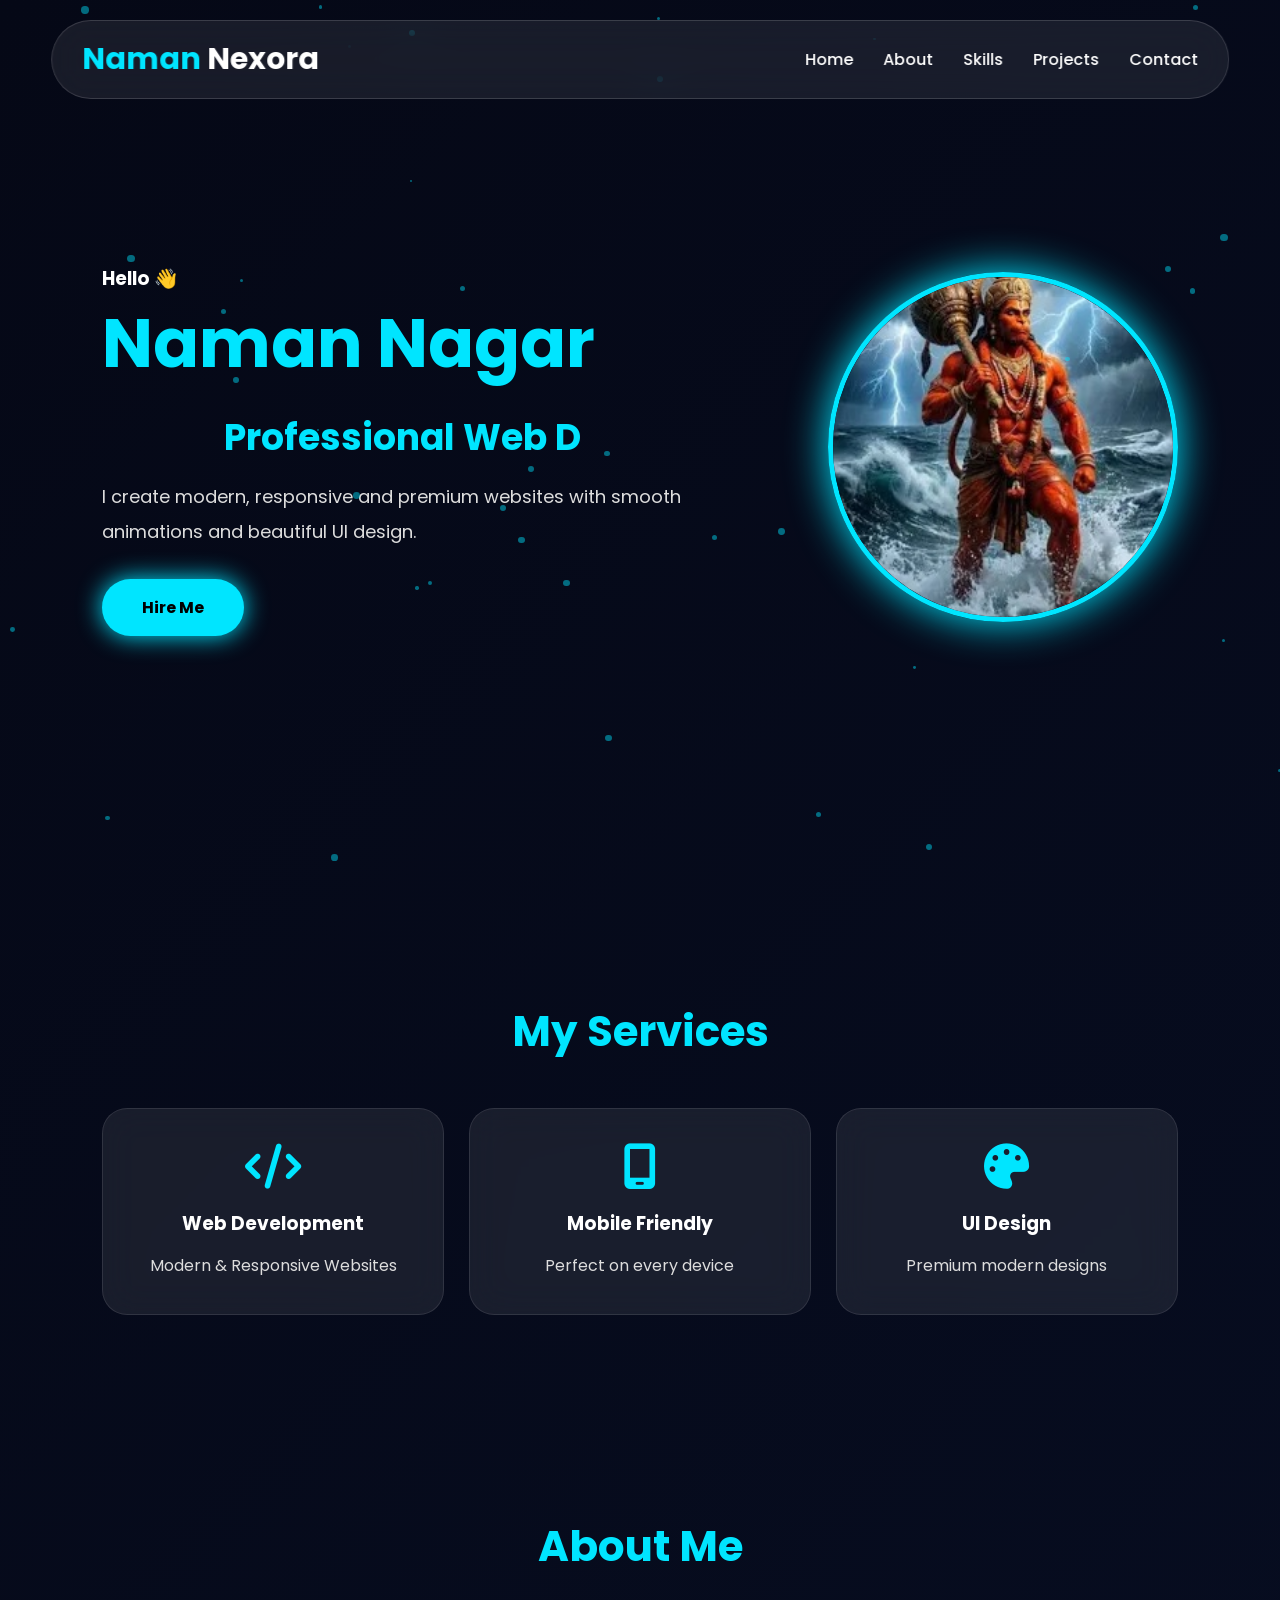
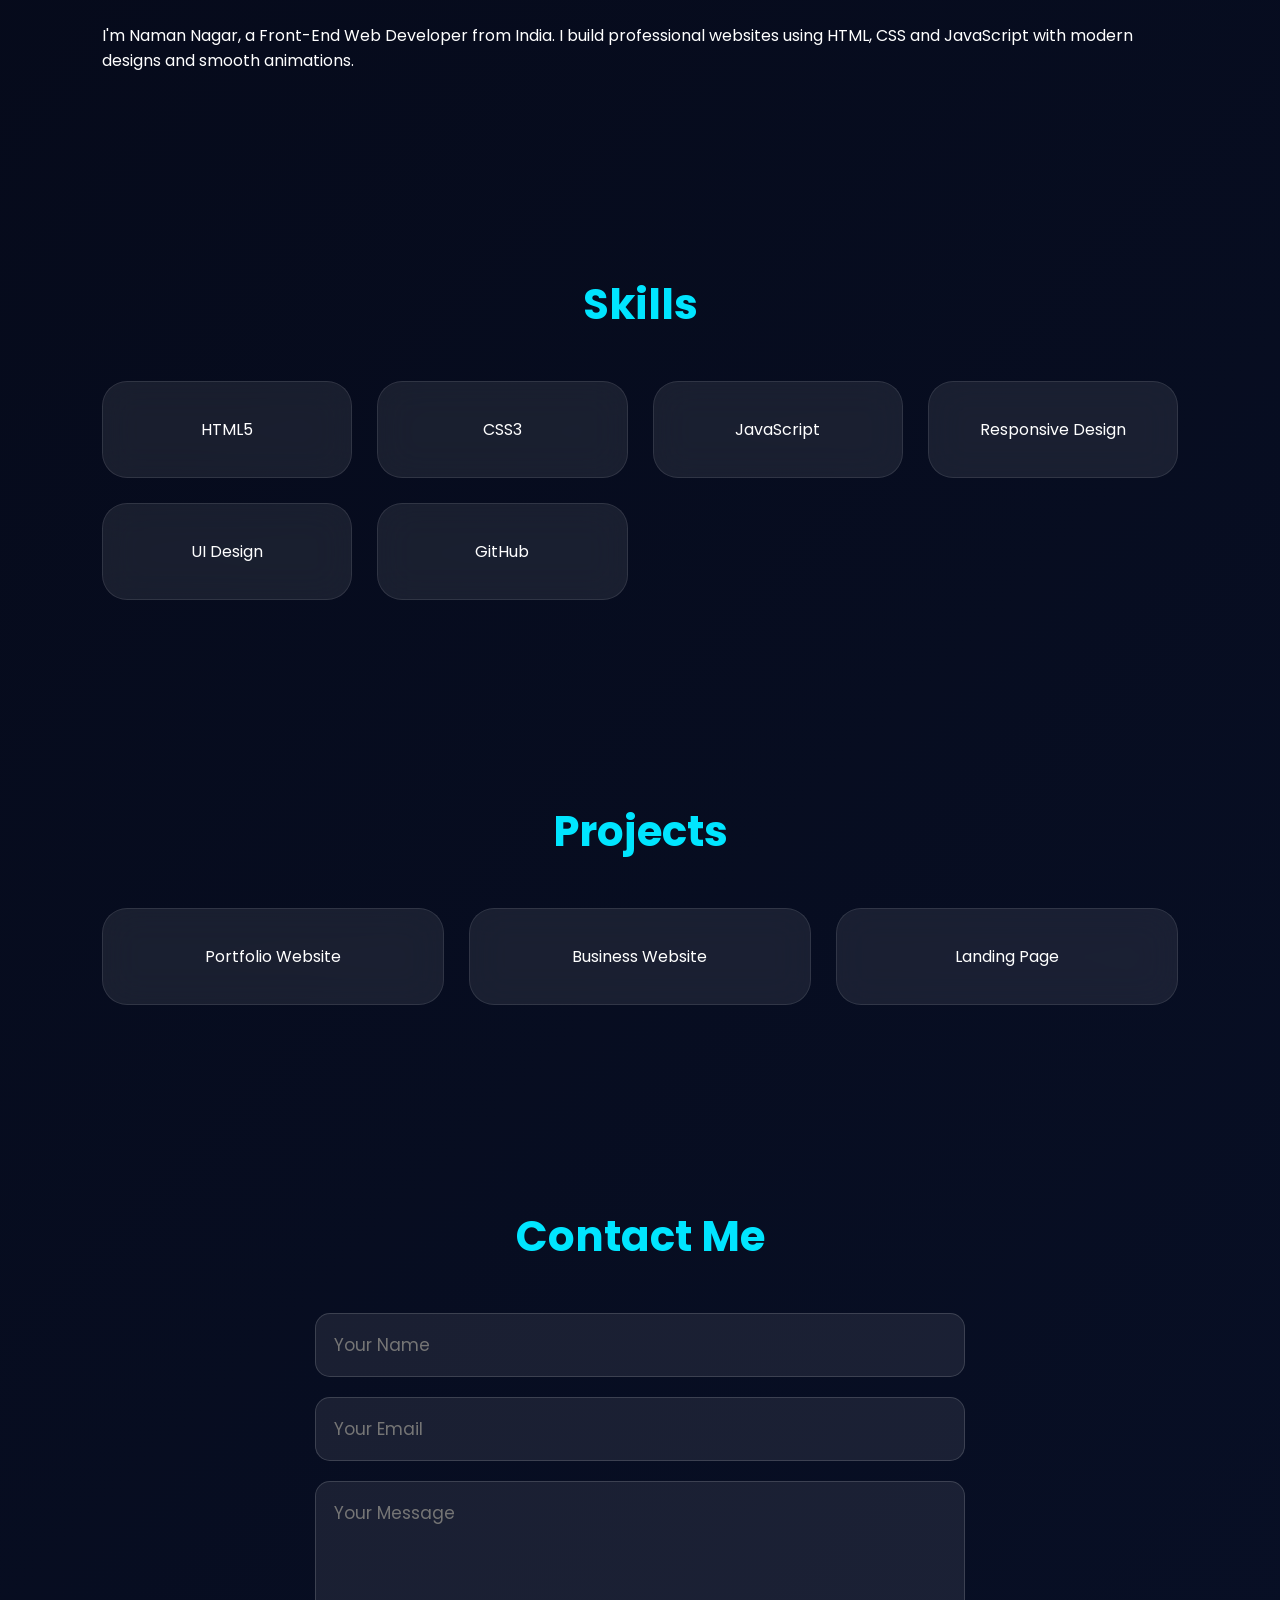
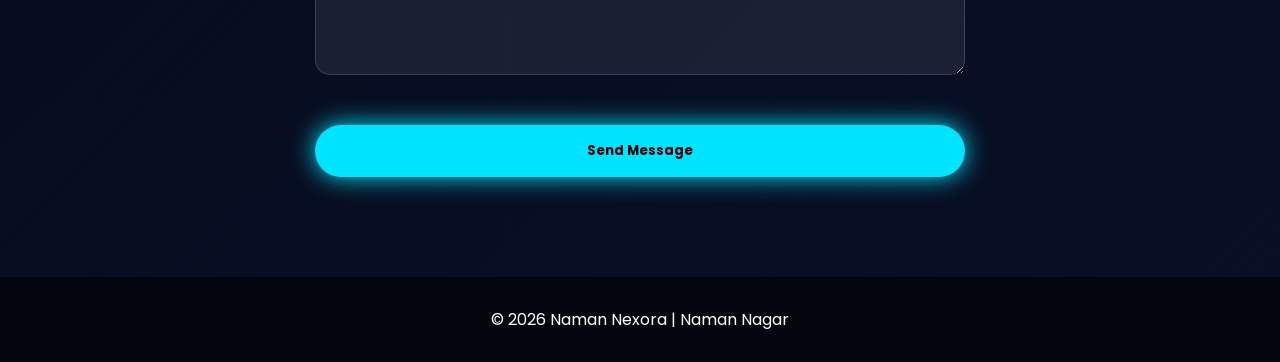
==== Index.html @ b136a9c1 "Add files via upload" ====
<!DOCTYPE html>
<html lang="en">

<head>

<meta charset="UTF-8">

<meta name="viewport" content="width=device-width, initial-scale=1.0">

<title>Naman Nexora | Web Developer</title>

<meta name="description" content="Naman Nexora - Professional Web Developer creating modern, responsive and premium websites.">

<link rel="stylesheet" href="style.css">

<link rel="preconnect" href="https://fonts.googleapis.com">

<link href="https://fonts.googleapis.com/css2?family=Poppins:wght@300;400;500;600;700&display=swap" rel="stylesheet">

<link rel="stylesheet"
href="https://cdnjs.cloudflare.com/ajax/libs/font-awesome/6.7.2/css/all.min.css">

</head>


<body>


<div id="loader">
<div class="loader-circle"></div>
</div>


<div id="particles"></div>



<header>


<div class="logo">
Naman <span>Nexora</span>
</div>



<div class="menu-btn">
<i class="fa-solid fa-bars"></i>
</div>



<nav>

<a href="#home">Home</a>

<a href="#about">About</a>

<a href="#skills">Skills</a>

<a href="#projects">Projects</a>

<a href="#contact">Contact</a>

</nav>


</header>





<section id="home" class="hero">


<div class="hero-text">


<h3>Hello 👋</h3>


<h1>Naman Nagar</h1>


<h2>
<span class="typing"></span>
</h2>


<p>
I create modern, responsive and premium websites with smooth animations and beautiful UI design.
</p>


<a href="#contact" class="btn">
Hire Me
</a>


</div>




<div class="hero-image">


<img src="myphoto.jpg" alt="Naman Nagar Web Developer">


</div>


</section>






<section id="services">


<h2>My Services</h2>


<div class="cards">


<div class="card">

<i class="fa-solid fa-code"></i>

<h3>Web Development</h3>

<p>Modern & Responsive Websites</p>

</div>



<div class="card">

<i class="fa-solid fa-mobile-screen"></i>

<h3>Mobile Friendly</h3>

<p>Perfect on every device</p>

</div>



<div class="card">

<i class="fa-solid fa-palette"></i>

<h3>UI Design</h3>

<p>Premium modern designs</p>

</div>


</div>


</section>






<section id="about">


<h2>About Me</h2>


<p>

I'm Naman Nagar, a Front-End Web Developer from India.
I build professional websites using HTML, CSS and JavaScript with modern designs and smooth animations.

</p>


</section>






<section id="skills">


<h2>Skills</h2>


<div class="cards">


<div class="card">HTML5</div>

<div class="card">CSS3</div>

<div class="card">JavaScript</div>

<div class="card">Responsive Design</div>

<div class="card">UI Design</div>

<div class="card">GitHub</div>


</div>


</section>






<section id="projects">


<h2>Projects</h2>


<div class="cards">


<div class="card">
Portfolio Website
</div>


<div class="card">
Business Website
</div>


<div class="card">
Landing Page
</div>


</div>


</section>






<section id="contact">


<h2>Contact Me</h2>


<form class="contact-form">


<input type="text" placeholder="Your Name" required>


<input type="email" placeholder="Your Email" required>


<textarea rows="6" placeholder="Your Message"></textarea>


<button type="submit" class="btn">
Send Message
</button>


</form>


</section>






<div id="topBtn">

<i class="fa-solid fa-arrow-up"></i>

</div>






<footer>

© 2026 Naman Nexora | Naman Nagar

</footer>




<script src="script.js"></script>


</body>

</html>
---- style.css ----
/* ===========================
   Naman Nagar Premium UI
=========================== */

*{
margin:0;
padding:0;
box-sizing:border-box;
font-family:'Poppins',sans-serif;
scroll-behavior:smooth;
}

body{
background:linear-gradient(135deg,#050816,#0b1736,#091b45);
background-size:400% 400%;
animation:bgMove 12s ease infinite;
color:#fff;
overflow-x:hidden;
}

@keyframes bgMove{
0%{background-position:0% 50%;}
50%{background-position:100% 50%;}
100%{background-position:0% 50%;}
}

/* Loader */

#loader{
position:fixed;
inset:0;
background:#050816;
display:flex;
justify-content:center;
align-items:center;
z-index:99999;
transition:.6s;
}

.loader-circle{
width:70px;
height:70px;
border:6px solid rgba(255,255,255,.15);
border-top:6px solid #00e5ff;
border-radius:50%;
animation:spin 1s linear infinite;
}

@keyframes spin{
100%{transform:rotate(360deg);}
}

/* Header */

header{
position:fixed;
top:20px;
left:50%;
transform:translateX(-50%);
width:92%;
padding:16px 30px;
display:flex;
justify-content:space-between;
align-items:center;

background:rgba(255,255,255,.08);

backdrop-filter:blur(20px);

border:1px solid rgba(255,255,255,.15);

border-radius:50px;

z-index:999;
}

.logo{
font-size:30px;
font-weight:700;
color:#00e5ff;
}

.logo span{
color:white;
}

nav{
display:flex;
gap:30px;
}

nav a{
color:white;
text-decoration:none;
transition:.35s;
font-weight:500;
}

nav a:hover{
color:#00e5ff;
}

.menu-btn{
display:none;
font-size:28px;
cursor:pointer;
}

/* Hero */

.hero{
min-height:100vh;
display:flex;
justify-content:space-between;
align-items:center;
padding:120px 8%;
gap:50px;
}

.hero-text{
max-width:600px;
}

.hero-text h1{
font-size:68px;
color:#00e5ff;
}

.hero-text h2{
font-size:36px;
margin:15px 0;
}

.hero-text p{
line-height:1.9;
font-size:18px;
color:#ddd;
}

.btn{
display:inline-block;
margin-top:30px;
padding:16px 40px;
border-radius:50px;
background:#00e5ff;
color:#000;
text-decoration:none;
font-weight:700;
box-shadow:0 0 25px #00e5ff;
transition:.35s;
}

.btn:hover{
transform:translateY(-5px) scale(1.05);
}

.hero-image img{
width:350px;
height:350px;
object-fit:cover;
border-radius:50%;
border:5px solid #00e5ff;
box-shadow:0 0 40px #00e5ff;
animation:float 3s ease-in-out infinite;
}

@keyframes float{
0%,100%{transform:translateY(0);}
50%{transform:translateY(-15px);}
}

/* Sections */

section{
padding:100px 8%;
}

section h2{
font-size:42px;
text-align:center;
margin-bottom:45px;
color:#00e5ff;
}

.cards{
display:grid;
grid-template-columns:repeat(auto-fit,minmax(220px,1fr));
gap:25px;
}

.card{
padding:35px;
text-align:center;

background:rgba(255,255,255,.08);

border:1px solid rgba(255,255,255,.1);

backdrop-filter:blur(18px);

border-radius:25px;

transition:.4s;
}

.card:hover{

transform:translateY(-12px);

box-shadow:0 0 35px #00e5ff;

}

/* Footer */

footer{

padding:30px;

text-align:center;

background:#03060f;

}

/* Mobile */

@media(max-width:768px){

.menu-btn{
display:block;
}

nav{

position:absolute;

top:80px;

right:-100%;

width:220px;

background:rgba(10,20,50,.95);

display:flex;

flex-direction:column;

padding:25px;

border-radius:20px;

transition:.4s;

}

nav.active{
right:10px;
}

.hero{

flex-direction:column;

text-align:center;

}

.hero-text h1{

font-size:48px;

}

.hero-text h2{

font-size:28px;

}

.hero-image img{

width:260px;

height:260px;

}

}/* ===== Services ===== */

#services .card i{
font-size:45px;
color:#00e5ff;
margin-bottom:20px;
display:block;
}

#services .card h3{
margin-bottom:15px;
}

#services .card p{
color:#ddd;
line-height:1.6;
}

#projects .card{
cursor:pointer;
overflow:hidden;
}

#projects .card:hover{
transform:translateY(-15px) scale(1.05);
box-shadow:0 0 35px #00e5ff;
}/* Contact Form */

.contact-form{
max-width:650px;
margin:auto;
display:flex;
flex-direction:column;
gap:20px;
}

.contact-form input,
.contact-form textarea{

padding:18px;

background:rgba(255,255,255,.08);

border:1px solid rgba(255,255,255,.15);

color:#fff;

border-radius:15px;

outline:none;

font-size:17px;

}

.contact-form button{
border:none;
cursor:pointer;
}

/* Back To Top */

#topBtn{

position:fixed;

right:20px;

bottom:20px;

width:55px;

height:55px;

display:flex;

justify-content:center;

align-items:center;

border-radius:50%;

background:#00e5ff;

color:#000;

font-size:22px;

cursor:pointer;

display:none;

box-shadow:0 0 20px #00e5ff;

z-index:999;

}.logo img{
    width:55px;
    height:55px;
    object-fit:contain;
    border-radius:12px;
    transition:0.3s;
}

.logo img:hover{
    transform:scale(1.1);
}
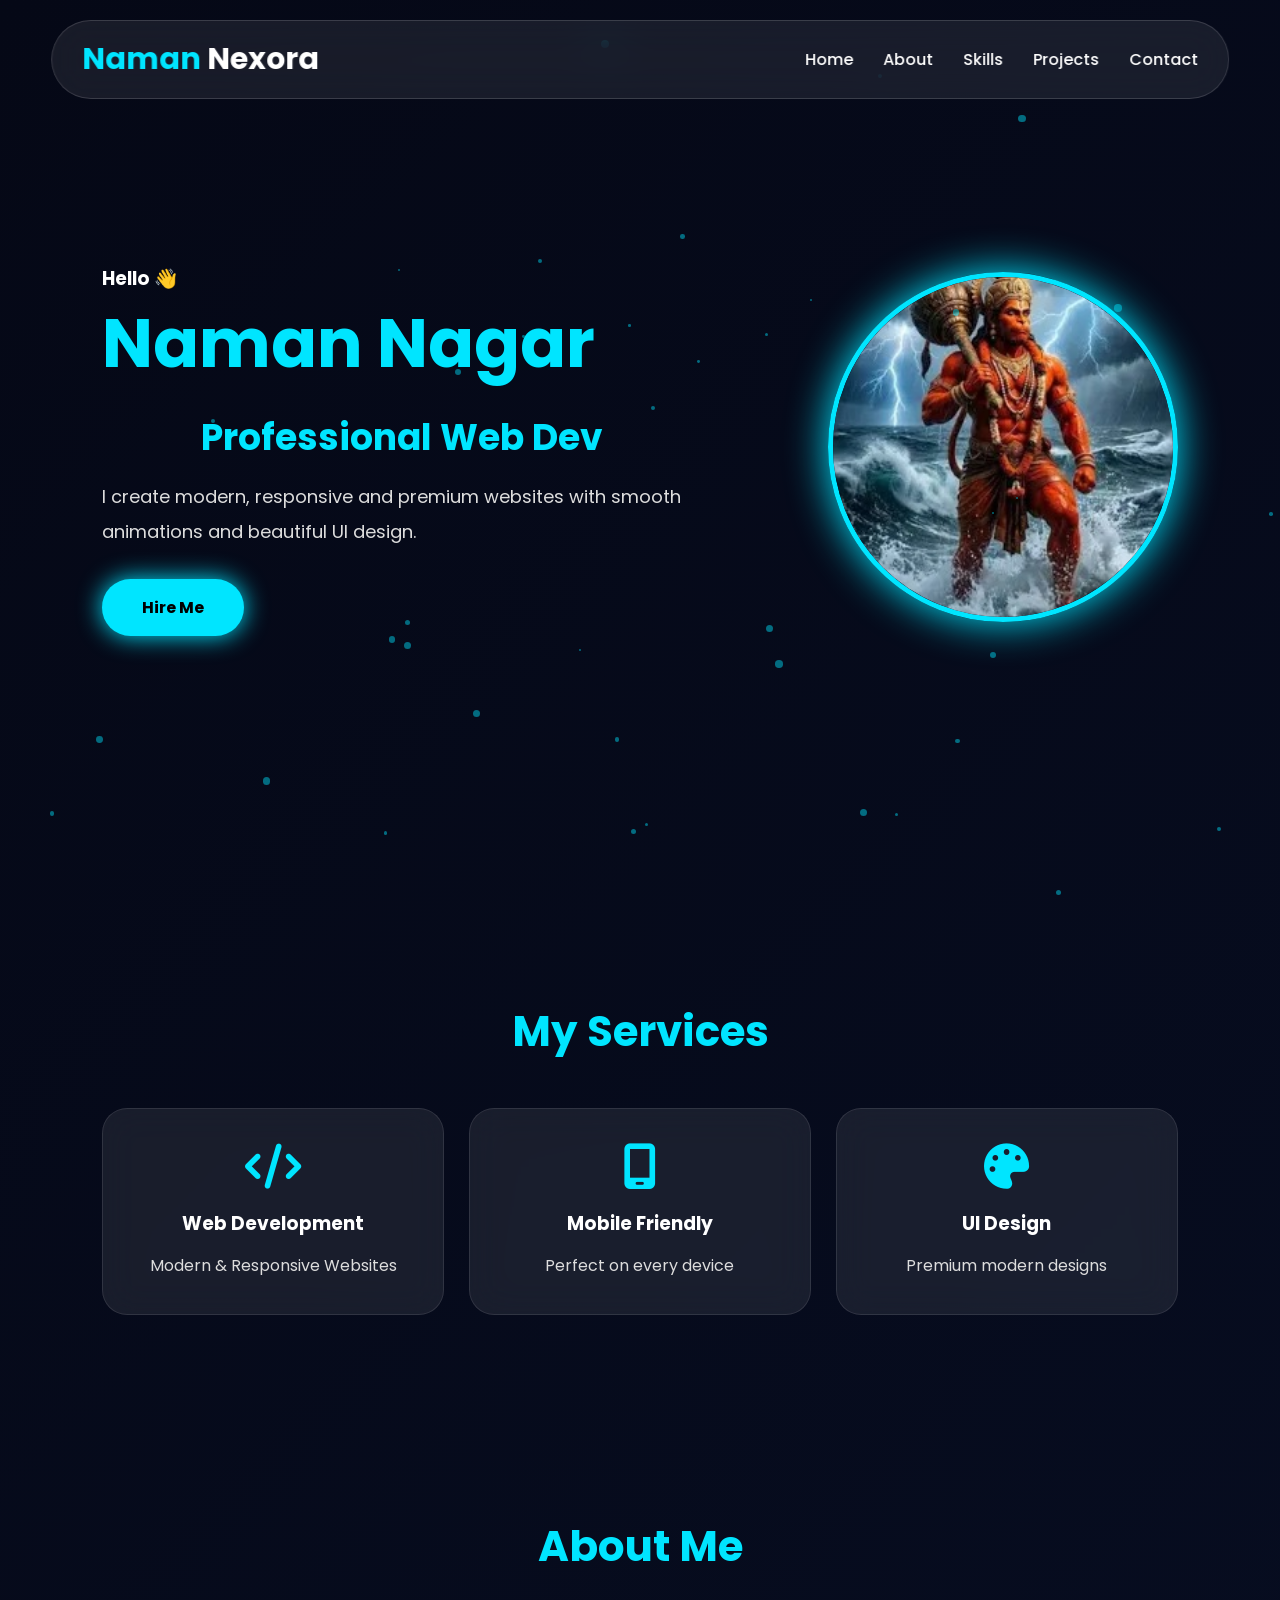
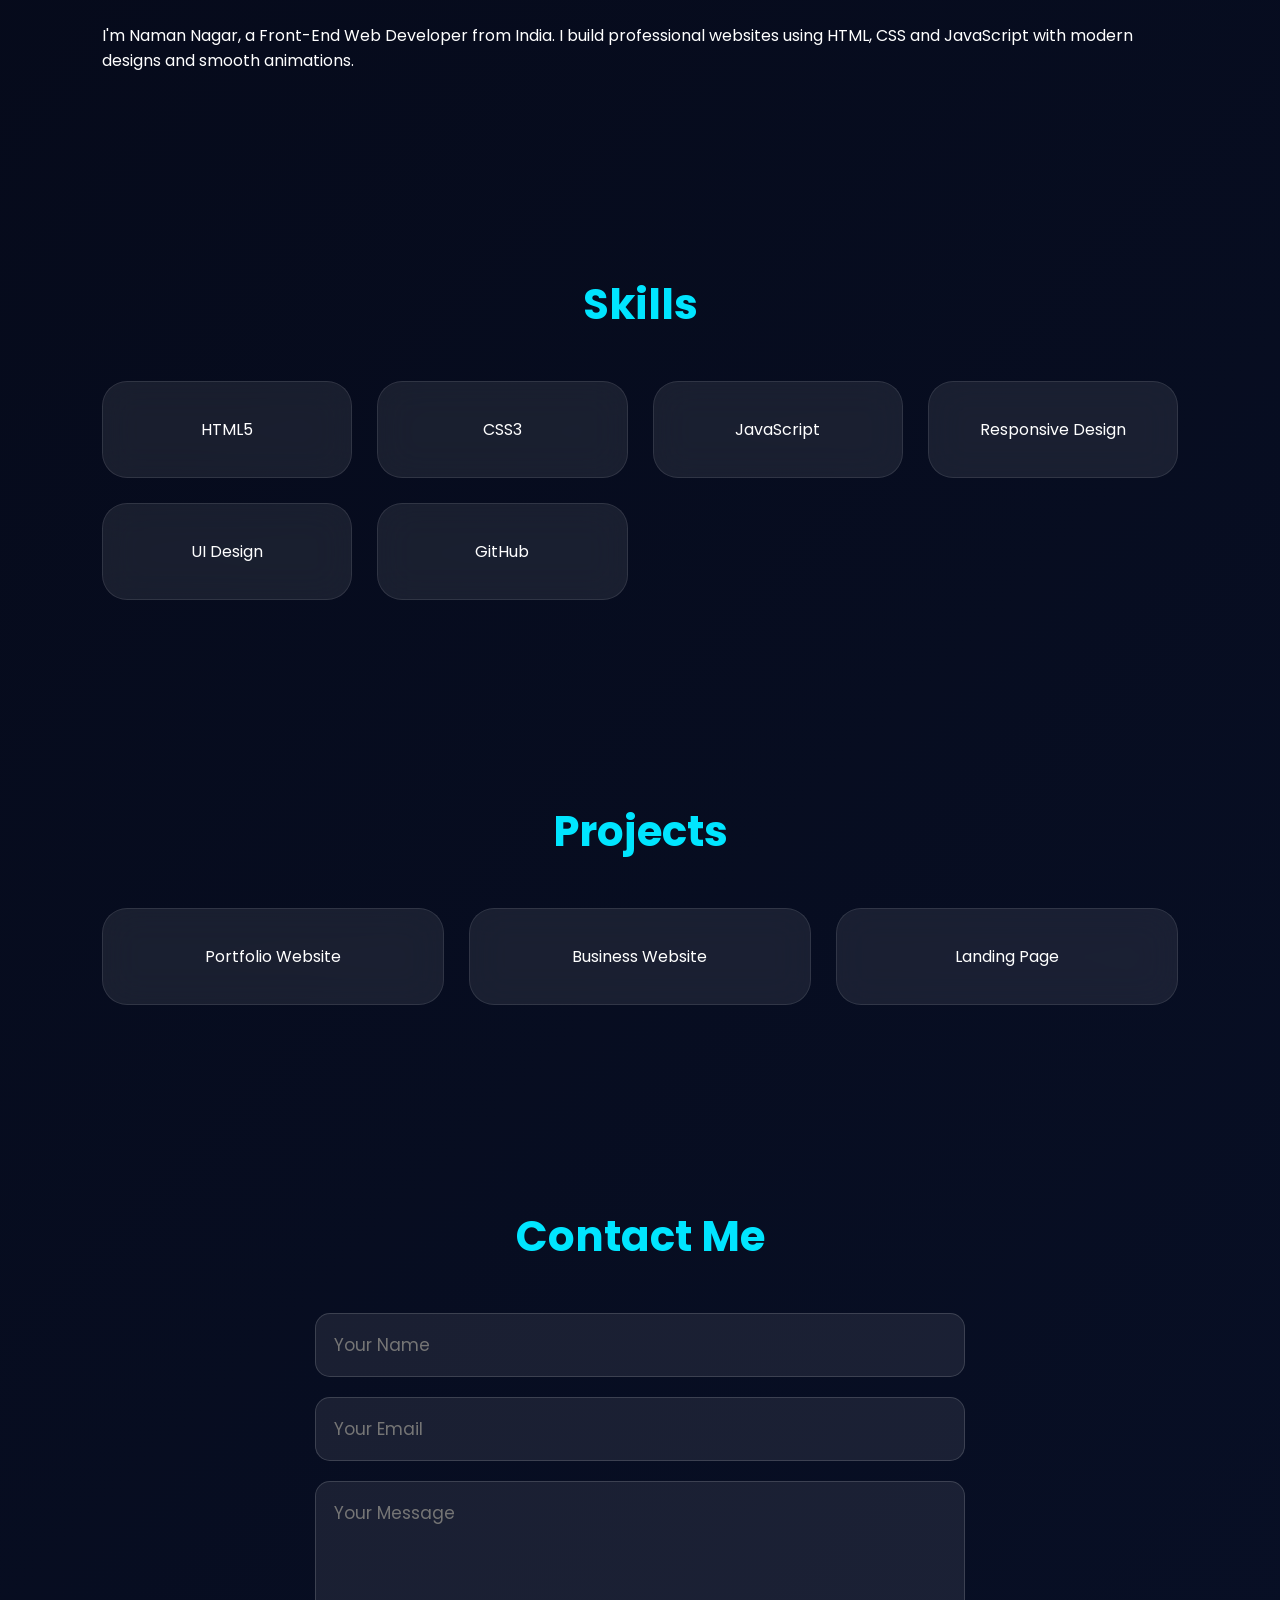
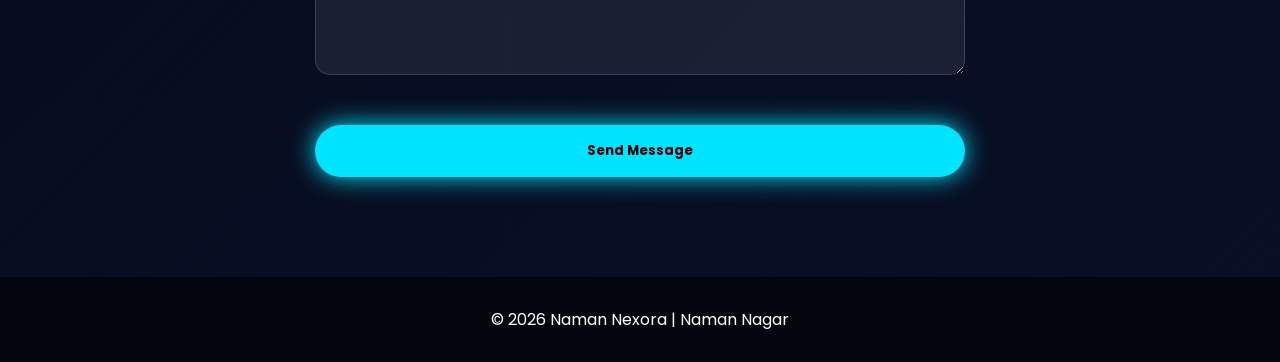
==== commit 5bbcb1d7: "Change Web name" ====
--- a/Index.html
+++ b/Index.html
@@ -7,7 +7,7 @@
 
 <meta name="viewport" content="width=device-width, initial-scale=1.0">
 
-<title>Naman Nexora | Web Developer</title>
+<title>Naman-Nexora | Web Developer</title>
 
 <meta name="description" content="Naman Nexora - Professional Web Developer creating modern, responsive and premium websites.">
 
@@ -318,4 +318,4 @@
 
 </body>
 
-</html>+</html>
